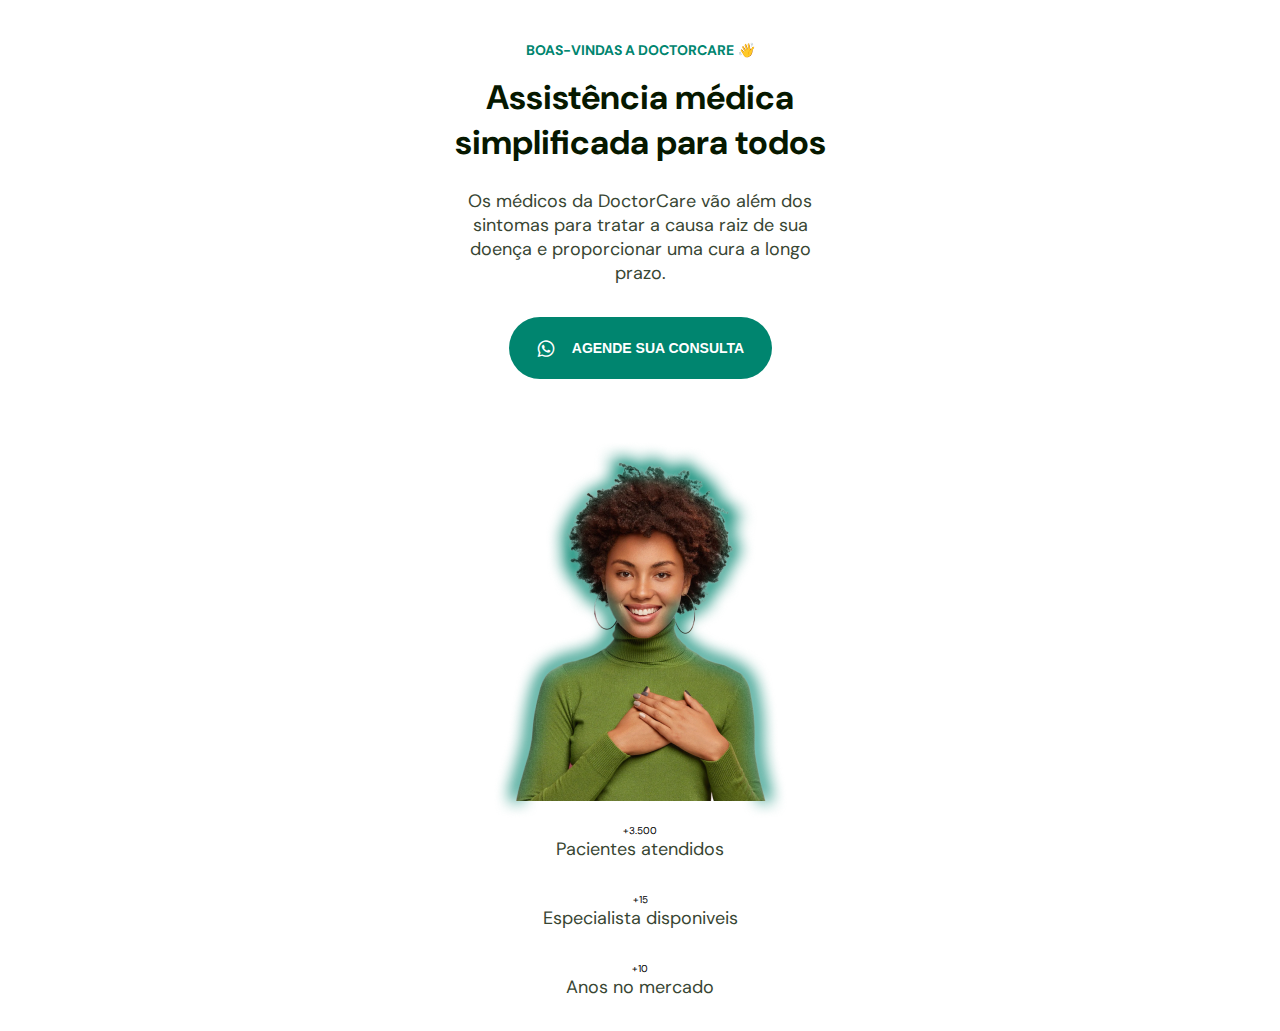
==== index.html @ 86214fb2 "fim aula 01" ====
<!DOCTYPE html>
<html lang="pt-br">
<head>
  <meta charset="UTF-8">
  <meta http-equiv="X-UA-Compatible" content="IE=edge">
  <meta name="viewport" content="width=device-width, initial-scale=1.0">
  <title>Doctor Care</title>
  <!-- STYLE -->
  <link rel="stylesheet" href="css/style.css">

  <!-- ICONS -->
  <link rel="stylesheet" href="icons/style.css">

  <!-- FONTS -->
  <link rel="preconnect" href="https://fonts.googleapis.com">
  <link rel="preconnect" href="https://fonts.gstatic.com" crossorigin>
  <link href="https://fonts.googleapis.com/css2?family=DM+Sans:wght@400;700&display=swap" rel="stylesheet">
</head>
<body>
  <main>
    <h4>
      boas-vindas a doctorcare <i>&#x1F44B</i>
    </h4>
    <h1>
      Assistência médica simplificada para todos
    </h1>
    <p>
      Os médicos da DoctorCare vão além dos sintomas para tratar a causa raiz de sua doença e proporcionar uma cura a longo prazo.
    </p>
    <button>
      <i class="icon-whatsapp icons"></i>
      Agende sua consulta
    </button>

    <img src="/img/foto.png" alt="">

    <div class="stats">
      <div class="stat">
        +3.500
        <p>Pacientes atendidos</p>
      </div>
      <div class="stat">
        +15
        <p>Especialista disponiveis</p>
      </div>
      <div class="stat">
        +10
        <p>Anos no mercado</p>
      </div>
    </div>

  </main>
</body>
<script src="js/main.js"></script>
</html>
---- css/style.css ----
:root {
  font-family: "DM Sans";
  font-size: 62.5%;/* 1rem = 10px*/

  --brand:#00856F;
  --brand-light:#DCE9E2;
  --brand-light-02: #F7F9F9;
  --brand-beige: #FFFAF1;
  --brand-hover: #00453A;

  --headline: #061800;
  --paragraph: #384633;
  --white: #3E3E3E;
  
}

* {
  margin: 0;
  padding: 0;
  box-sizing: border-box;
}

.icons {
  font-size: 2rem;
}

body {
  text-align: center;
}

main {
  width: 37.5rem;
  margin-inline: auto;
  margin-top: 4.1rem;
}

h4 {
  font-size: 1.4rem;
  color: var(--brand);
  text-transform: uppercase;
  margin-bottom: 1.6rem;
}

h1 {
  font-size: 3.4rem;
  color: var(--headline);
  line-break: 130%;
  margin-bottom: 2.4rem;
}

p {
  font-size: 1.8rem;
  color: var(--paragraph);
  line-break: 150%;
  margin-bottom: 3.2rem;
}

button {
  width: 26.3rem;
  height: 6.2rem;

  background-color: var(--brand);
  
  color: white;
  font-size: 1.4rem;
  font-weight: 700;
  text-transform: uppercase;

  border: none;
  border-radius: 4rem;

  margin-bottom: 6rem;
  margin-inline: auto;
  
  display: flex;
  align-items: center;
  justify-content: center;
  gap: 1.6rem;

  transition: background .3s;
}

button:hover {
  background-color: var(--brand-hover);
}
---- icons/style.css ----
@font-face {
  font-family: 'icomoon';
  src:  url('fonts/icomoon.eot?7aiix3');
  src:  url('fonts/icomoon.eot?7aiix3#iefix') format('embedded-opentype'),
    url('fonts/icomoon.ttf?7aiix3') format('truetype'),
    url('fonts/icomoon.woff?7aiix3') format('woff'),
    url('fonts/icomoon.svg?7aiix3#icomoon') format('svg');
  font-weight: normal;
  font-style: normal;
  font-display: block;
}

[class^="icon-"], [class*=" icon-"] {
  /* use !important to prevent issues with browser extensions that change fonts */
  font-family: 'icomoon' !important;
  speak: never;
  font-style: normal;
  font-weight: normal;
  font-variant: normal;
  text-transform: none;
  line-height: 1;

  /* Better Font Rendering =========== */
  -webkit-font-smoothing: antialiased;
  -moz-osx-font-smoothing: grayscale;
}

.icon-clear:before {
  content: "\e903";
}
.icon-menu:before {
  content: "\e904";
}
.icon-check:before {
  content: "\e900";
}
.icon-chevron-up:before {
  content: "\e901";
}
.icon-facebook:before {
  content: "\e905";
}
.icon-instagram:before {
  content: "\e907";
}
.icon-mail:before {
  content: "\e908";
}
.icon-map-pin:before {
  content: "\e909";
}
.icon-whatsapp:before {
  content: "\e90a";
}
.icon-youtube:before {
  content: "\e90b";
}
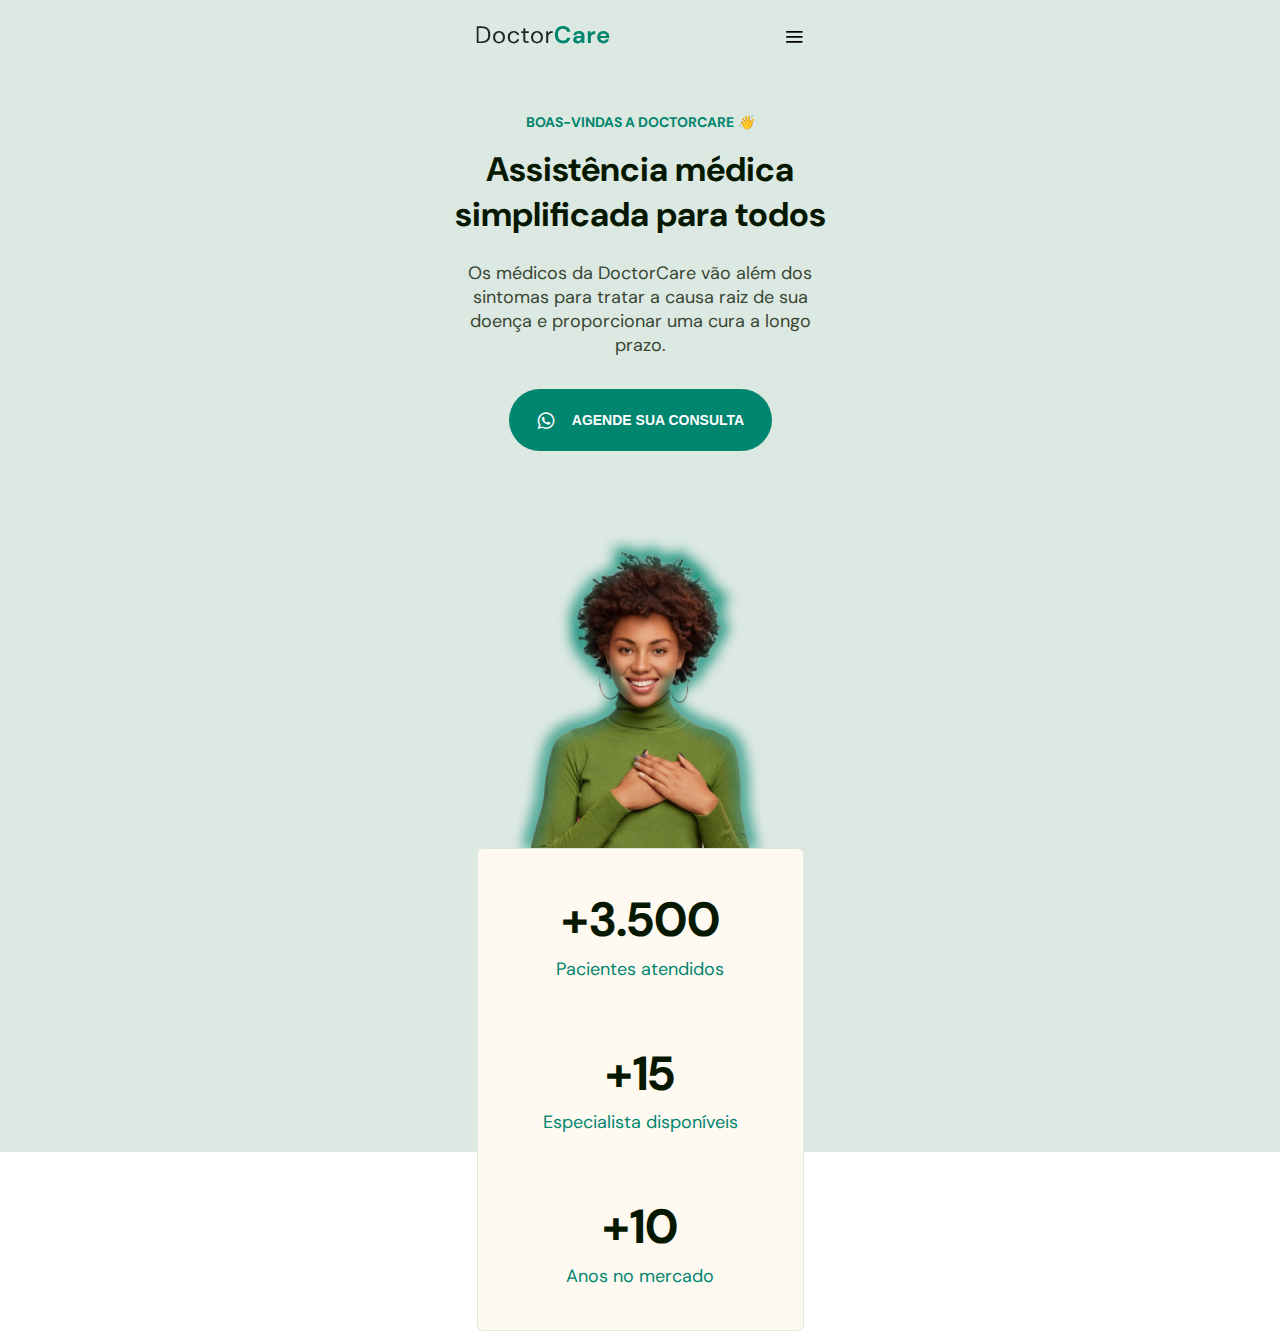
==== commit f075c041: "add função" ====
--- a/index.html
+++ b/index.html
@@ -16,8 +16,32 @@
   <link rel="preconnect" href="https://fonts.gstatic.com" crossorigin>
   <link href="https://fonts.googleapis.com/css2?family=DM+Sans:wght@400;700&display=swap" rel="stylesheet">
 </head>
-<body>
-  <main>
+<body onscroll="onScroll()">
+  <header>
+    <nav id="nav" class="">
+      <div class="wrapper">
+
+        <a class="logo" href="#">
+          <svg width="133" height="18" viewBox="0 0 133 18" fill="none" xmlns="http://www.w3.org/2000/svg">
+    <path d="M0 17.088V0.287999H5.16C8.12 0.287999 10.296 1.04 11.688 2.544C13.096 4.048 13.8 6.112 13.8 8.736C13.8 11.312 13.096 13.352 11.688 14.856C10.296 16.344 8.12 17.088 5.16 17.088H0ZM2.016 15.408H5.112C6.744 15.408 8.04 15.144 9 14.616C9.976 14.072 10.672 13.304 11.088 12.312C11.504 11.304 11.712 10.112 11.712 8.736C11.712 7.328 11.504 6.12 11.088 5.112C10.672 4.104 9.976 3.328 9 2.784C8.04 2.24 6.744 1.968 5.112 1.968H2.016V15.408Z" fill="#212529"/>
+    <path d="M22.4949 17.376C21.3749 17.376 20.3669 17.12 19.4709 16.608C18.5749 16.096 17.8629 15.376 17.3349 14.448C16.8229 13.504 16.5669 12.4 16.5669 11.136C16.5669 9.872 16.8309 8.776 17.3589 7.848C17.8869 6.904 18.5989 6.176 19.4949 5.664C20.4069 5.152 21.4229 4.896 22.5429 4.896C23.6629 4.896 24.6709 5.152 25.5669 5.664C26.4629 6.176 27.1669 6.904 27.6789 7.848C28.2069 8.776 28.4709 9.872 28.4709 11.136C28.4709 12.4 28.2069 13.504 27.6789 14.448C27.1509 15.376 26.4309 16.096 25.5189 16.608C24.6229 17.12 23.6149 17.376 22.4949 17.376ZM22.4949 15.648C23.1829 15.648 23.8229 15.48 24.4149 15.144C25.0069 14.808 25.4869 14.304 25.8549 13.632C26.2229 12.96 26.4069 12.128 26.4069 11.136C26.4069 10.144 26.2229 9.312 25.8549 8.64C25.5029 7.968 25.0309 7.464 24.4389 7.128C23.8469 6.792 23.2149 6.624 22.5429 6.624C21.8549 6.624 21.2149 6.792 20.6229 7.128C20.0309 7.464 19.5509 7.968 19.1829 8.64C18.8149 9.312 18.6309 10.144 18.6309 11.136C18.6309 12.128 18.8149 12.96 19.1829 13.632C19.5509 14.304 20.0229 14.808 20.5989 15.144C21.1909 15.48 21.8229 15.648 22.4949 15.648Z" fill="#212529"/>
+    <path d="M37.2261 17.376C36.0901 17.376 35.0661 17.12 34.1541 16.608C33.2581 16.08 32.5461 15.352 32.0181 14.424C31.5061 13.48 31.2501 12.384 31.2501 11.136C31.2501 9.888 31.5061 8.8 32.0181 7.872C32.5461 6.928 33.2581 6.2 34.1541 5.688C35.0661 5.16 36.0901 4.896 37.2261 4.896C38.6341 4.896 39.8181 5.264 40.7781 6C41.7541 6.736 42.3701 7.72 42.6261 8.952H40.5621C40.4021 8.216 40.0101 7.648 39.3861 7.248C38.7621 6.832 38.0341 6.624 37.2021 6.624C36.5301 6.624 35.8981 6.792 35.3061 7.128C34.7141 7.464 34.2341 7.968 33.8661 8.64C33.4981 9.312 33.3141 10.144 33.3141 11.136C33.3141 12.128 33.4981 12.96 33.8661 13.632C34.2341 14.304 34.7141 14.816 35.3061 15.168C35.8981 15.504 36.5301 15.672 37.2021 15.672C38.0341 15.672 38.7621 15.472 39.3861 15.072C40.0101 14.656 40.4021 14.072 40.5621 13.32H42.6261C42.3861 14.52 41.7781 15.496 40.8021 16.248C39.8261 17 38.6341 17.376 37.2261 17.376Z" fill="#212529"/>
+    <path d="M50.2974 17.088C49.2094 17.088 48.3534 16.824 47.7294 16.296C47.1054 15.768 46.7934 14.816 46.7934 13.44V6.888H44.7294V5.184H46.7934L47.0574 2.328H48.8094V5.184H52.3134V6.888H48.8094V13.44C48.8094 14.192 48.9614 14.704 49.2654 14.976C49.5694 15.232 50.1054 15.36 50.8734 15.36H52.1214V17.088H50.2974Z" fill="#212529"/>
+    <path d="M60.4506 17.376C59.3306 17.376 58.3226 17.12 57.4266 16.608C56.5306 16.096 55.8186 15.376 55.2906 14.448C54.7786 13.504 54.5226 12.4 54.5226 11.136C54.5226 9.872 54.7866 8.776 55.3146 7.848C55.8426 6.904 56.5546 6.176 57.4506 5.664C58.3626 5.152 59.3786 4.896 60.4986 4.896C61.6186 4.896 62.6266 5.152 63.5226 5.664C64.4186 6.176 65.1226 6.904 65.6346 7.848C66.1626 8.776 66.4266 9.872 66.4266 11.136C66.4266 12.4 66.1626 13.504 65.6346 14.448C65.1066 15.376 64.3866 16.096 63.4746 16.608C62.5786 17.12 61.5706 17.376 60.4506 17.376ZM60.4506 15.648C61.1386 15.648 61.7786 15.48 62.3706 15.144C62.9626 14.808 63.4426 14.304 63.8106 13.632C64.1786 12.96 64.3626 12.128 64.3626 11.136C64.3626 10.144 64.1786 9.312 63.8106 8.64C63.4586 7.968 62.9866 7.464 62.3946 7.128C61.8026 6.792 61.1706 6.624 60.4986 6.624C59.8106 6.624 59.1706 6.792 58.5786 7.128C57.9866 7.464 57.5066 7.968 57.1386 8.64C56.7706 9.312 56.5866 10.144 56.5866 11.136C56.5866 12.128 56.7706 12.96 57.1386 13.632C57.5066 14.304 57.9786 14.808 58.5546 15.144C59.1466 15.48 59.7786 15.648 60.4506 15.648Z" fill="#212529"/>
+    <path d="M69.7097 17.088V5.184H71.5337L71.7017 7.464C72.0697 6.68 72.6297 6.056 73.3817 5.592C74.1337 5.128 75.0617 4.896 76.1657 4.896V7.008H75.6137C74.9097 7.008 74.2617 7.136 73.6697 7.392C73.0777 7.632 72.6057 8.048 72.2537 8.64C71.9017 9.232 71.7257 10.048 71.7257 11.088V17.088H69.7097Z" fill="#212529"/>
+    <path d="M86.4924 17.376C84.7964 17.376 83.3404 17.016 82.1244 16.296C80.9084 15.56 79.9724 14.544 79.3164 13.248C78.6604 11.936 78.3324 10.424 78.3324 8.712C78.3324 7 78.6604 5.488 79.3164 4.176C79.9724 2.864 80.9084 1.84 82.1244 1.104C83.3404 0.368 84.7964 0 86.4924 0C88.5084 0 90.1564 0.504 91.4364 1.512C92.7324 2.504 93.5404 3.904 93.8604 5.712H90.4764C90.2684 4.8 89.8204 4.088 89.1324 3.576C88.4604 3.048 87.5644 2.784 86.4444 2.784C84.8924 2.784 83.6764 3.312 82.7964 4.368C81.9164 5.424 81.4764 6.872 81.4764 8.712C81.4764 10.552 81.9164 12 82.7964 13.056C83.6764 14.096 84.8924 14.616 86.4444 14.616C87.5644 14.616 88.4604 14.376 89.1324 13.896C89.8204 13.4 90.2684 12.72 90.4764 11.856H93.8604C93.5404 13.584 92.7324 14.936 91.4364 15.912C90.1564 16.888 88.5084 17.376 86.4924 17.376Z" fill="#00856F"/>
+    <path d="M101.092 17.376C100.068 17.376 99.2278 17.216 98.5718 16.896C97.9158 16.56 97.4277 16.12 97.1077 15.576C96.7878 15.032 96.6278 14.432 96.6278 13.776C96.6278 12.672 97.0598 11.776 97.9238 11.088C98.7878 10.4 100.084 10.056 101.812 10.056H104.836V9.768C104.836 8.952 104.604 8.352 104.14 7.968C103.676 7.584 103.1 7.392 102.412 7.392C101.788 7.392 101.244 7.544 100.78 7.848C100.316 8.136 100.028 8.568 99.9157 9.144H96.9157C96.9958 8.28 97.2837 7.528 97.7797 6.888C98.2917 6.248 98.9477 5.76 99.7477 5.424C100.548 5.072 101.444 4.896 102.436 4.896C104.132 4.896 105.468 5.32 106.444 6.168C107.42 7.016 107.908 8.216 107.908 9.768V17.088H105.292L105.004 15.168C104.652 15.808 104.156 16.336 103.516 16.752C102.892 17.168 102.084 17.376 101.092 17.376ZM101.788 14.976C102.668 14.976 103.348 14.688 103.828 14.112C104.324 13.536 104.636 12.824 104.764 11.976H102.148C101.332 11.976 100.748 12.128 100.396 12.432C100.044 12.72 99.8678 13.08 99.8678 13.512C99.8678 13.976 100.044 14.336 100.396 14.592C100.748 14.848 101.212 14.976 101.788 14.976Z" fill="#00856F"/>
+    <path d="M111.319 17.088V5.184H114.055L114.343 7.416C114.775 6.648 115.359 6.04 116.095 5.592C116.847 5.128 117.727 4.896 118.735 4.896V8.136H117.871C117.199 8.136 116.599 8.24 116.071 8.448C115.543 8.656 115.127 9.016 114.823 9.528C114.535 10.04 114.391 10.752 114.391 11.664V17.088H111.319Z" fill="#00856F"/>
+    <path d="M126.888 17.376C125.688 17.376 124.624 17.12 123.696 16.608C122.768 16.096 122.04 15.376 121.512 14.448C120.984 13.52 120.72 12.448 120.72 11.232C120.72 10 120.976 8.904 121.488 7.944C122.016 6.984 122.736 6.24 123.648 5.712C124.576 5.168 125.664 4.896 126.912 4.896C128.08 4.896 129.112 5.152 130.008 5.664C130.904 6.176 131.6 6.88 132.096 7.776C132.608 8.656 132.864 9.64 132.864 10.728C132.864 10.904 132.856 11.088 132.84 11.28C132.84 11.472 132.832 11.672 132.816 11.88H123.768C123.832 12.808 124.152 13.536 124.728 14.064C125.32 14.592 126.032 14.856 126.864 14.856C127.488 14.856 128.008 14.72 128.424 14.448C128.856 14.16 129.176 13.792 129.384 13.344H132.504C132.28 14.096 131.904 14.784 131.376 15.408C130.864 16.016 130.224 16.496 129.456 16.848C128.704 17.2 127.848 17.376 126.888 17.376ZM126.912 7.392C126.16 7.392 125.496 7.608 124.92 8.04C124.344 8.456 123.976 9.096 123.816 9.96H129.744C129.696 9.176 129.408 8.552 128.88 8.088C128.352 7.624 127.696 7.392 126.912 7.392Z" fill="#00856F"/>
+          </svg>
+        </a>
+  
+        <i class="icon-menu icons"></i>
+      </div>
+
+    </nav>
+  </header>
+  <main class="wrapper">
     <h4>
       boas-vindas a doctorcare <i>&#x1F44B</i>
     </h4>
@@ -36,15 +60,15 @@
 
     <div class="stats">
       <div class="stat">
-        +3.500
+        <h3>+3.500</h3>
         <p>Pacientes atendidos</p>
       </div>
       <div class="stat">
-        +15
-        <p>Especialista disponiveis</p>
+        <h3>+15</h3>
+        <p>Especialista disponíveis</p>
       </div>
       <div class="stat">
-        +10
+        <h3>+10</h3>
         <p>Anos no mercado</p>
       </div>
     </div>
--- a/css/style.css
+++ b/css/style.css
@@ -12,6 +12,7 @@
   --paragraph: #384633;
   --white: #3E3E3E;
   
+  --nav-heigth: 7.2rem
 }
 
 * {
@@ -28,10 +29,59 @@
   text-align: center;
 }
 
-main {
+.wrapper {
   width: 37.5rem;
   margin-inline: auto;
-  margin-top: 4.1rem;
+}
+
+/* ===== HEADER ============================== */
+nav {
+  display: flex;
+
+  height: var(--nav-heigth);
+
+  position: fixed;
+  top: 0;
+  left: 50%;
+  transform: translateX(-50%);
+}
+
+nav .wrapper {
+  display: flex;
+  align-items: center;
+  justify-content: space-between;
+  padding-inline: 2.4rem;
+}
+
+nav.scroll {
+  background-color: var(--brand-hover);
+  width: 100vw;
+}
+
+nav.scroll svg path{
+  fill: white;
+}
+
+nav.scroll .icon-menu{
+  color: white;
+}
+/* ===== MAIN ============================== */
+main {
+  margin-top: calc(4.1rem + var(--nav-heigth));  
+}
+
+main::before {
+  content: "";
+  width: 100vw;
+  height: calc(108rem + var(--nav-heigth));
+  background-color: var(--brand-light);
+
+  display: block;
+
+  position: absolute;
+  top: 0;
+  left: 0;
+  z-index: -1;
 }
 
 h4 {
@@ -83,3 +133,42 @@
 button:hover {
   background-color: var(--brand-hover);
 }
+
+main img {
+  width: 26.4rem;
+  display: block;
+  margin-inline: auto;
+  object-position: 0 2rem;
+}
+
+.stats {
+  width: 32.7rem;
+  padding-block: 4rem;
+  background-color: var(--brand-beige);
+
+  display: flex;
+  flex-direction: column;
+  margin-inline: auto;
+  justify-content: center;
+  gap: 6rem;
+
+  border: 1px solid var(--brand-light);
+  border-radius: .6rem;
+}
+
+.stat h3 {
+  line-height: 130%;
+  color: var(--headline);
+  font-size: 4.8rem;
+
+  margin-bottom: .4rem;
+}
+
+.stat p {
+  color: var(--brand);
+  margin: 0;
+  line-height: 150%;
+}
+
+
+
